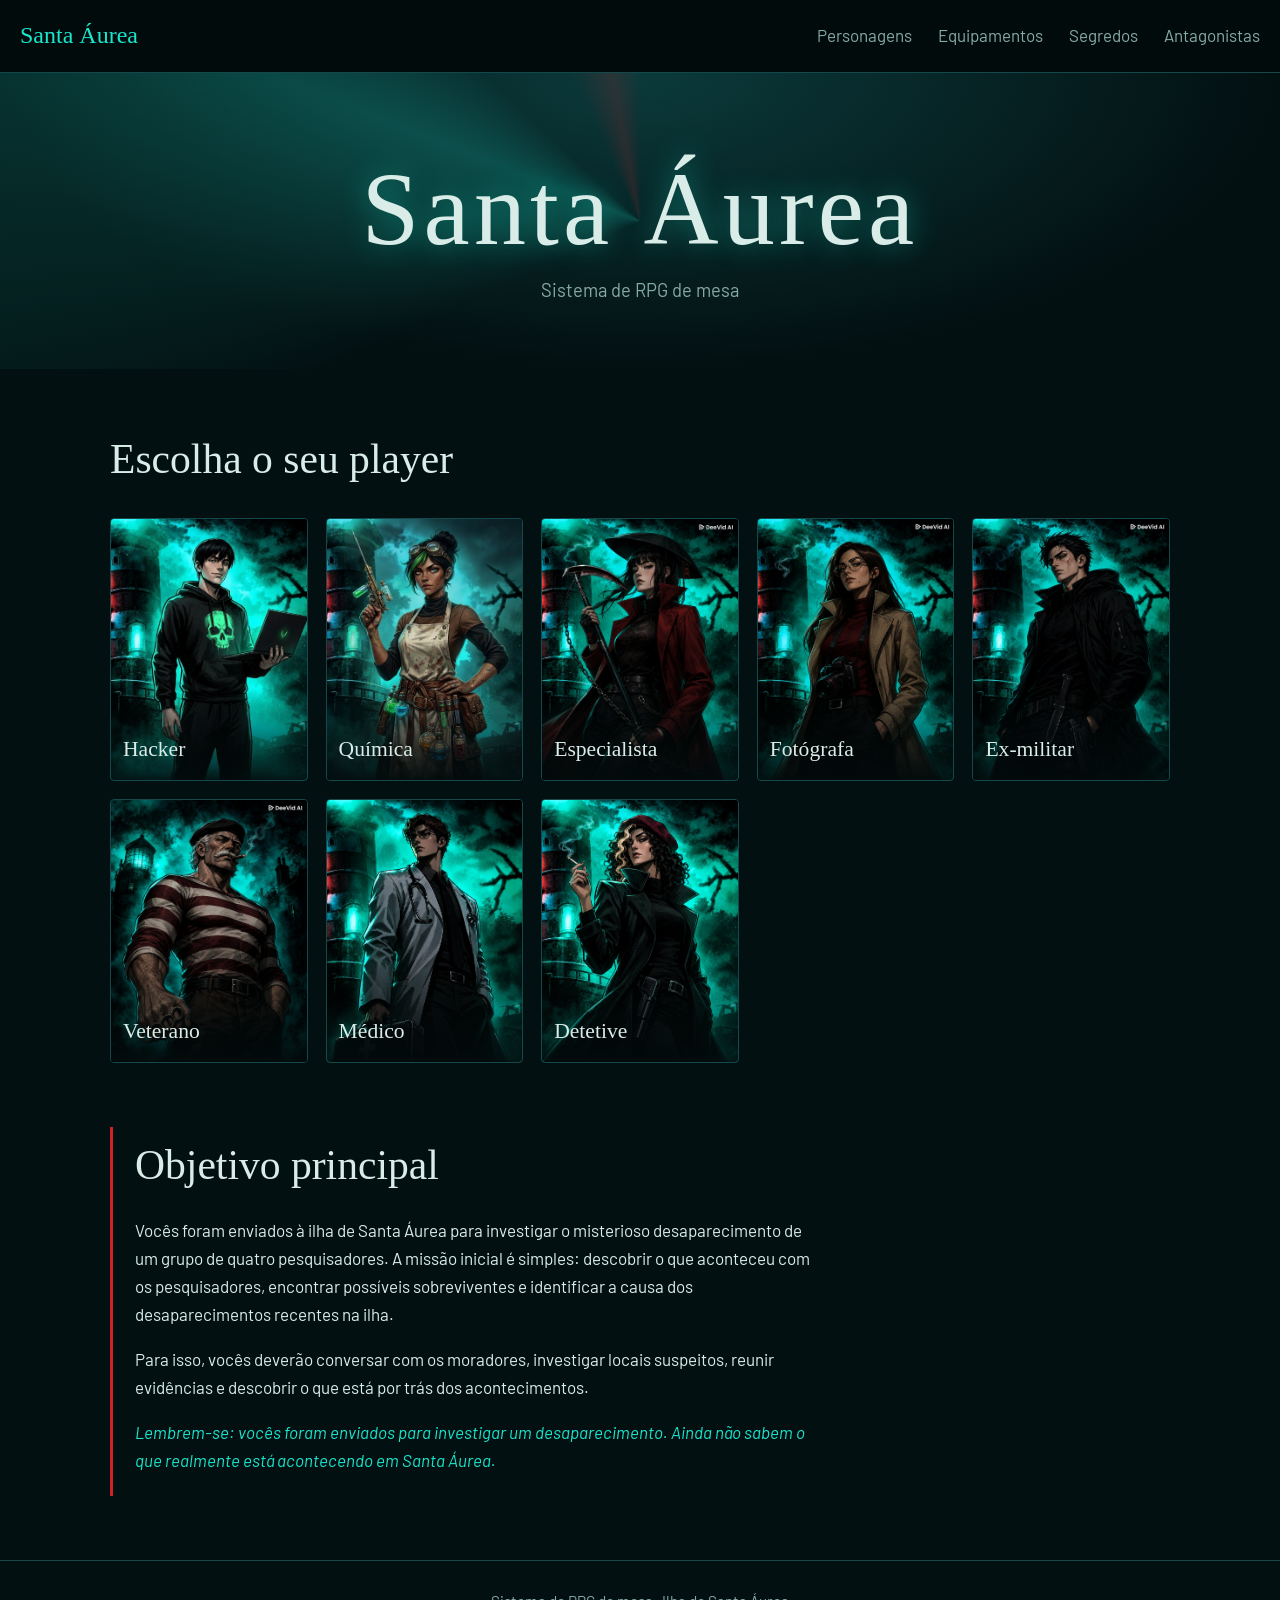
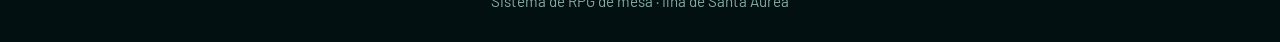
==== index.html @ f8cedd10 "Subindo RPG Santa Áurea" ====
<!DOCTYPE html>
<html lang="pt-BR">
<head>
<meta charset="utf-8">
<meta name="viewport" content="width=device-width, initial-scale=1">
<title>Início · Santa Áurea</title>
<link href="https://fonts.googleapis.com/css2?family=IM+Fell+English+SC&family=Barlow:wght@400;500;600&display=swap" rel="stylesheet">
<link rel="stylesheet" href="style.css">
</head>
<body>
<nav>
<a class="brand" href="index.html">Santa Áurea</a>
<a data-s="personagens" href="personagens.html">Personagens</a>
<a data-s="equipamentos" href="equipamentos.html">Equipamentos</a>
<a data-s="segredos" href="segredos.html">Segredos</a>
<a data-s="antagonistas" href="antagonistas.html">Antagonistas</a>
</nav>
<main id="app" data-view="home">
<section class="hero"><h1>Santa Áurea</h1><p>Sistema de RPG de mesa</p></section>
<div class="wrap"><h2>Escolha o seu player</h2>
<div class="grid"><a class="pc" href="jogador.html?p=hacker"><img src="images/hacker.jpg" alt="Hacker"><h3>Hacker</h3></a><a class="pc" href="jogador.html?p=quimica"><img src="images/quimica.jpg" alt="Química"><h3>Química</h3></a><a class="pc" href="jogador.html?p=especialista"><img src="images/especialista.jpg" alt="Especialista"><h3>Especialista</h3></a><a class="pc" href="jogador.html?p=fotografa"><img src="images/fotografa.jpg" alt="Fotógrafa"><h3>Fotógrafa</h3></a><a class="pc" href="jogador.html?p=ex-militar"><img src="images/ex-militar.jpg" alt="Ex-militar"><h3>Ex-militar</h3></a><a class="pc" href="jogador.html?p=veterano"><img src="images/veterano.jpg" alt="Veterano"><h3>Veterano</h3></a><a class="pc" href="jogador.html?p=medico"><img src="images/medico.jpg" alt="Médico"><h3>Médico</h3></a><a class="pc" href="jogador.html?p=detetive"><img src="images/detetive.jpg" alt="Detetive"><h3>Detetive</h3></a></div>
<section class="mission"><h2>Objetivo principal</h2>
<p>Vocês foram enviados à ilha de Santa Áurea para investigar o misterioso desaparecimento de um grupo de quatro pesquisadores. A missão inicial é simples: descobrir o que aconteceu com os pesquisadores, encontrar possíveis sobreviventes e identificar a causa dos desaparecimentos recentes na ilha.</p>
<p>Para isso, vocês deverão conversar com os moradores, investigar locais suspeitos, reunir evidências e descobrir o que está por trás dos acontecimentos.</p>
<p class="note">Lembrem-se: vocês foram enviados para investigar um desaparecimento. Ainda não sabem o que realmente está acontecendo em Santa Áurea.</p></section></div>
</main>
<footer>Sistema de RPG de mesa · Ilha de Santa Áurea</footer>
<script src="script.js"></script>
</body>
</html>
---- style.css ----
:root{--bg:#031012;--panel:#061c1e;--line:#14484a;--teal:#19e6cc;--red:#d0202a;--bone:#d9ece8;--mut:#86aaa6;--ac:var(--teal);color-scheme:dark;box-sizing:border-box;padding-top:env(safe-area-inset-top,0px);padding-bottom:env(safe-area-inset-bottom,0px)}
html{scroll-padding-top:env(safe-area-inset-top,0px)}
*,*::before,*::after{box-sizing:inherit}
body{margin:0;background:var(--bg);color:var(--bone);font:17px/1.65 Barlow,system-ui,sans-serif}
h1,h2,h3{font-family:'IM Fell English SC',Georgia,serif;font-weight:400;margin:0}
a{color:inherit}
a:focus-visible,input:focus-visible{outline:2px solid var(--ac);outline-offset:3px}
nav{display:flex;flex-wrap:wrap;align-items:center;gap:6px 26px;padding:16px 20px;border-bottom:1px solid var(--line);background:#020b0c}
nav .brand{font-family:'IM Fell English SC',Georgia,serif;font-size:1.5rem;text-decoration:none;margin-right:auto;color:var(--teal)}
nav a[data-s]{text-decoration:none;color:var(--mut);padding:4px 0;border-bottom:2px solid transparent}
nav a[data-s]:hover,nav a.on{color:var(--bone);border-color:var(--red)}
.wrap{max-width:1100px;margin:0 auto;padding:0 20px}
.hero{position:relative;overflow:hidden;isolation:isolate;text-align:center;padding:84px 20px 64px;background:radial-gradient(ellipse at 50% 0,#0b3a3b,var(--bg) 70%)}
.hero::before{content:"";position:absolute;left:50%;top:50%;width:170vmax;height:170vmax;margin:-85vmax 0 0 -85vmax;z-index:-1;background:conic-gradient(transparent 0 68%,rgba(25,230,204,.2) 81%,transparent 87%,transparent 93%,rgba(208,32,42,.16) 97%,transparent);animation:sweep 20s linear infinite}
@keyframes sweep{to{transform:rotate(1turn)}}
@media(prefers-reduced-motion:reduce){.hero::before{animation:none}}
h1{font-size:clamp(3rem,12vw,6.5rem);line-height:1;letter-spacing:.04em;text-shadow:0 0 28px rgba(25,230,204,.45)}
.hero p{margin:14px auto 0;color:var(--mut);font-size:1.15rem}
h2{font-size:clamp(1.8rem,5vw,2.6rem);margin:56px 0 24px}
.grid{display:grid;grid-template-columns:repeat(auto-fill,minmax(190px,1fr));gap:18px}
.pc{position:relative;aspect-ratio:3/4;overflow:hidden;border:1px solid var(--line);border-radius:4px;background:var(--panel)}
.pc img{width:100%;height:100%;object-fit:cover;display:block}
.pc h3{position:absolute;inset:auto 0 0;padding:44px 12px 12px;font-size:1.35rem;background:linear-gradient(transparent,rgba(2,10,11,.95))}
.mission{max-width:70ch;margin:64px 0;padding:4px 0 4px 22px;border-left:3px solid var(--red)}
.mission h2{margin:0 0 16px}
.mission .note{color:var(--teal);font-style:italic}
input[type=search]{width:100%;font:inherit;font-size:1.1rem;padding:14px 16px;color:var(--bone);background:var(--panel);border:1px solid var(--line);border-radius:4px}
.list{margin:26px 0 56px}
.card{display:block;padding:16px;background:var(--panel);border:1px solid var(--line);border-top:3px solid var(--ac);border-radius:4px;text-decoration:none;transition:border-color .15s}
.card:hover{border-color:var(--ac)}
.card h3{font-size:1.4rem}
.card p,.tag,.empty{margin:4px 0 0;color:var(--mut)}
.empty{grid-column:1/-1}
.detail{max-width:760px;margin-bottom:64px}
.detail>a{display:inline-block;margin-top:32px;color:var(--ac)}
.detail h2{margin:12px 0 4px}
dl{display:grid;grid-template-columns:max-content 1fr;gap:8px 22px;margin:28px 0;padding:18px;border:1px solid var(--line);border-left:3px solid var(--ac);background:var(--panel)}
dt{color:var(--mut)}dd{margin:0}
main[data-sec=antagonistas]{--ac:var(--red)}
footer{padding:28px 20px;text-align:center;color:var(--mut);border-top:1px solid var(--line);font-size:.95rem}

a.pc{display:block;color:inherit;text-decoration:none;transition:border-color .15s}
a.pc:hover{border-color:var(--teal)}
.ficha{margin-bottom:64px}
.ficha>a{display:inline-block;margin-top:32px;color:var(--teal)}
.fgrid{display:grid;grid-template-columns:minmax(0,300px) 1fr;gap:32px;margin-top:12px;align-items:start}
.fgrid>img{width:100%;border:1px solid var(--line);border-radius:4px;position:sticky;top:16px}
@media(max-width:760px){.fgrid{grid-template-columns:1fr}.fgrid>img{position:static;max-width:320px}}
.ficha h2{margin:0 0 20px}
fieldset{min-width:0;margin:0 0 20px;padding:14px 18px 18px;border:1px solid var(--line);border-left:3px solid var(--red);background:var(--panel)}
legend{font-family:'IM Fell English SC',Georgia,serif;font-size:1.3rem;padding:0 8px}
.cols,.attrs,.one{display:grid;gap:14px}
.cols{grid-template-columns:repeat(auto-fit,minmax(200px,1fr))}
.attrs{grid-template-columns:repeat(auto-fit,minmax(110px,1fr))}
.fl{display:block}
.fl span{display:block;margin-bottom:4px;color:var(--mut);font-size:.92rem}
.fl input,.fl textarea{width:100%;font:inherit;color:var(--bone);background:var(--bg);border:1px solid var(--line);border-radius:4px;padding:8px 10px}
.fl textarea{resize:vertical}
.attrs input{text-align:center;font-size:1.5rem}
.fl [readonly]{border-style:dashed;color:var(--mut)}
textarea:focus-visible,button:focus-visible{outline:2px solid var(--teal);outline-offset:3px}
.bar{display:flex;flex-wrap:wrap;align-items:center;gap:12px}
button{font:inherit;font-weight:600;cursor:pointer;padding:10px 20px;border-radius:4px;border:1px solid var(--teal);background:var(--teal);color:#021012}
button.ghost{background:none;color:var(--bone);border-color:var(--line)}
#msg{color:var(--teal)}
/* ===== Imagens dos cards e do detalhe ===== */
.card-media{
  aspect-ratio: 16 / 10;
  overflow: hidden;
  border-bottom: 1px solid var(--line);
  background: linear-gradient(135deg, #072325, #021012);
}
.card-img{
  width: 100%; height: 100%;
  object-fit: cover;
  display: block;
  transition: transform .25s ease;
}
.card:hover .card-img{ transform: scale(1.04); }

/* Placeholder quando não há imagem */
.card-img.ph, .detail-img.ph{
  display: flex;
  align-items: center;
  justify-content: center;
  width: 100%; height: 100%;
  background:
    repeating-linear-gradient(45deg,
      rgba(25,230,204,.06) 0 10px,
      transparent 10px 20px),
    linear-gradient(135deg, #072325, #021012);
  color: var(--mut);
  font-family: 'IM Fell English SC', Georgia, serif;
  font-size: 1.1rem;
  letter-spacing: .08em;
  text-transform: uppercase;
}
.detail-img.ph{ min-height: 220px; font-size: 1.3rem; }

/* Imagem quebrada (404) vira placeholder visualmente */
.card-img.broken, .detail-img.broken{
  opacity: 0;
}

/* Layout do detalhe com imagem ao lado do título */
.detail-head{
  display: grid;
  grid-template-columns: minmax(0, 220px) 1fr;
  gap: 20px;
  align-items: center;
  margin: 16px 0 12px;
}
.detail-media{
  border: 1px solid var(--line);
  border-left: 3px solid var(--ac);
  border-radius: 4px;
  overflow: hidden;
  aspect-ratio: 4 / 3;
  background: var(--panel);
}
.detail-img{
  width: 100%; height: 100%;
  object-fit: cover;
  display: block;
}
@media (max-width: 600px){
  .detail-head{ grid-template-columns: 1fr; }
  .detail-media{ aspect-ratio: 16 / 9; }
  .lb-img{
    max-width: 92vw;
    max-height: 62vh;
  }
  .lb-cap{ font-size: .95rem; }
}

.lightbox{
  position: fixed; inset: 0;
  z-index: 1000;
  display: flex;
  flex-direction: column;
  align-items: center;
  justify-content: center;
  gap: 10px;
  /* padding generoso = imagem nunca cola nas bordas */
  padding: clamp(20px, 6vw, 64px);
  background: rgba(2, 10, 11, .92);
  backdrop-filter: blur(4px);
  animation: lb-in .18s ease-out;
}
.lightbox[hidden]{ display: none; }

.lb-img{
  /* no celular ocupa no máximo ~70% da tela; no desktop ~55% */
  max-width: min(90vw, 720px);
  max-height: 85vh;
  width: auto;
  height: auto;
  object-fit: contain;
  border: 1px solid var(--line);
  border-radius: 4px;
  box-shadow: 0 0 30px rgba(25, 230, 204, .22);
  background: var(--panel);
}

.lb-cap{
  margin: 0;
  max-width: min(90vw, 720px);
  color: var(--bone);
  font-family: 'IM Fell English SC', Georgia, serif;
  font-size: 1.05rem;
  text-align: center;
  opacity: .9;
}
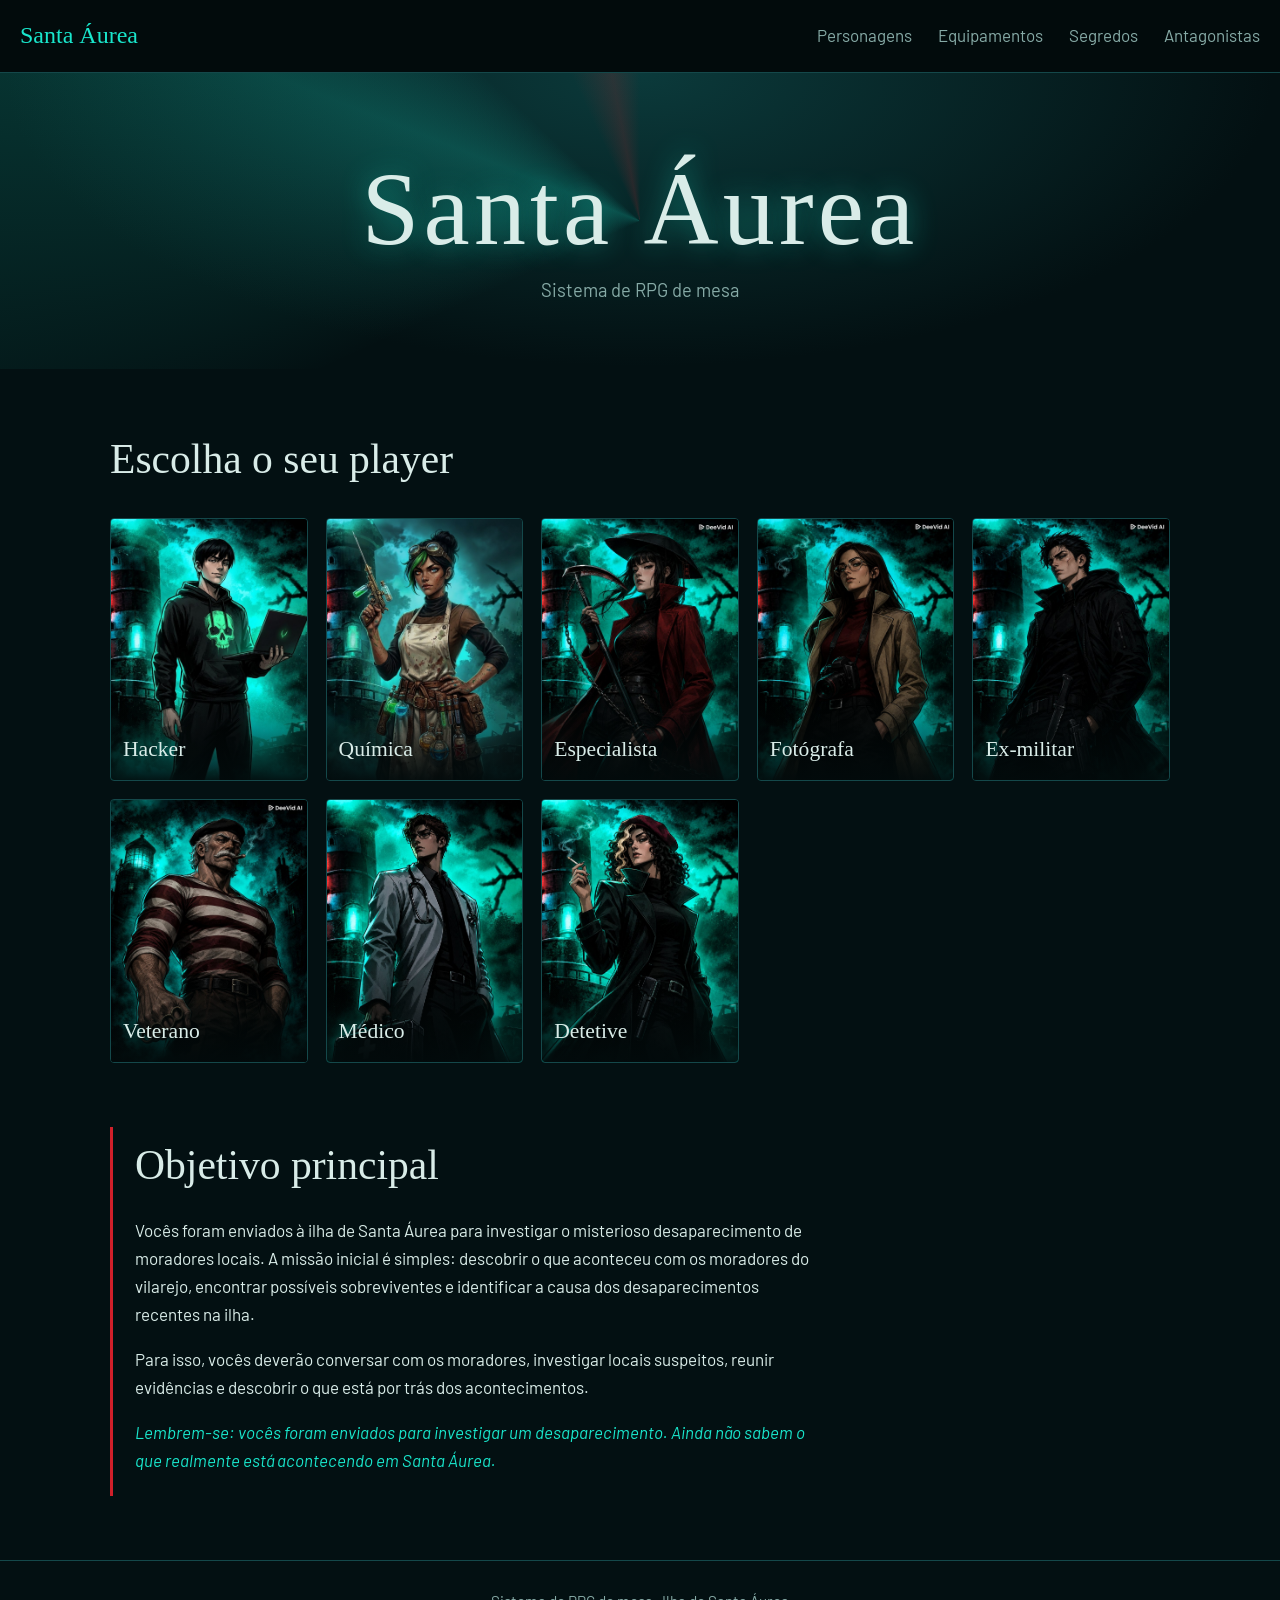
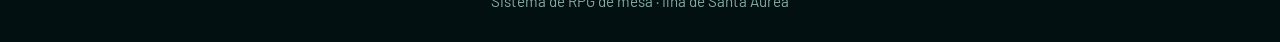
==== commit 394eedb6: "Subindo segredos, equipamentos e personagens" ====
--- a/index.html
+++ b/index.html
@@ -20,7 +20,7 @@
 <div class="wrap"><h2>Escolha o seu player</h2>
 <div class="grid"><a class="pc" href="jogador.html?p=hacker"><img src="images/hacker.jpg" alt="Hacker"><h3>Hacker</h3></a><a class="pc" href="jogador.html?p=quimica"><img src="images/quimica.jpg" alt="Química"><h3>Química</h3></a><a class="pc" href="jogador.html?p=especialista"><img src="images/especialista.jpg" alt="Especialista"><h3>Especialista</h3></a><a class="pc" href="jogador.html?p=fotografa"><img src="images/fotografa.jpg" alt="Fotógrafa"><h3>Fotógrafa</h3></a><a class="pc" href="jogador.html?p=ex-militar"><img src="images/ex-militar.jpg" alt="Ex-militar"><h3>Ex-militar</h3></a><a class="pc" href="jogador.html?p=veterano"><img src="images/veterano.jpg" alt="Veterano"><h3>Veterano</h3></a><a class="pc" href="jogador.html?p=medico"><img src="images/medico.jpg" alt="Médico"><h3>Médico</h3></a><a class="pc" href="jogador.html?p=detetive"><img src="images/detetive.jpg" alt="Detetive"><h3>Detetive</h3></a></div>
 <section class="mission"><h2>Objetivo principal</h2>
-<p>Vocês foram enviados à ilha de Santa Áurea para investigar o misterioso desaparecimento de um grupo de quatro pesquisadores. A missão inicial é simples: descobrir o que aconteceu com os pesquisadores, encontrar possíveis sobreviventes e identificar a causa dos desaparecimentos recentes na ilha.</p>
+<p>Vocês foram enviados à ilha de Santa Áurea para investigar o misterioso desaparecimento de moradores locais. A missão inicial é simples: descobrir o que aconteceu com os moradores do vilarejo, encontrar possíveis sobreviventes e identificar a causa dos desaparecimentos recentes na ilha.</p>
 <p>Para isso, vocês deverão conversar com os moradores, investigar locais suspeitos, reunir evidências e descobrir o que está por trás dos acontecimentos.</p>
 <p class="note">Lembrem-se: vocês foram enviados para investigar um desaparecimento. Ainda não sabem o que realmente está acontecendo em Santa Áurea.</p></section></div>
 </main>
